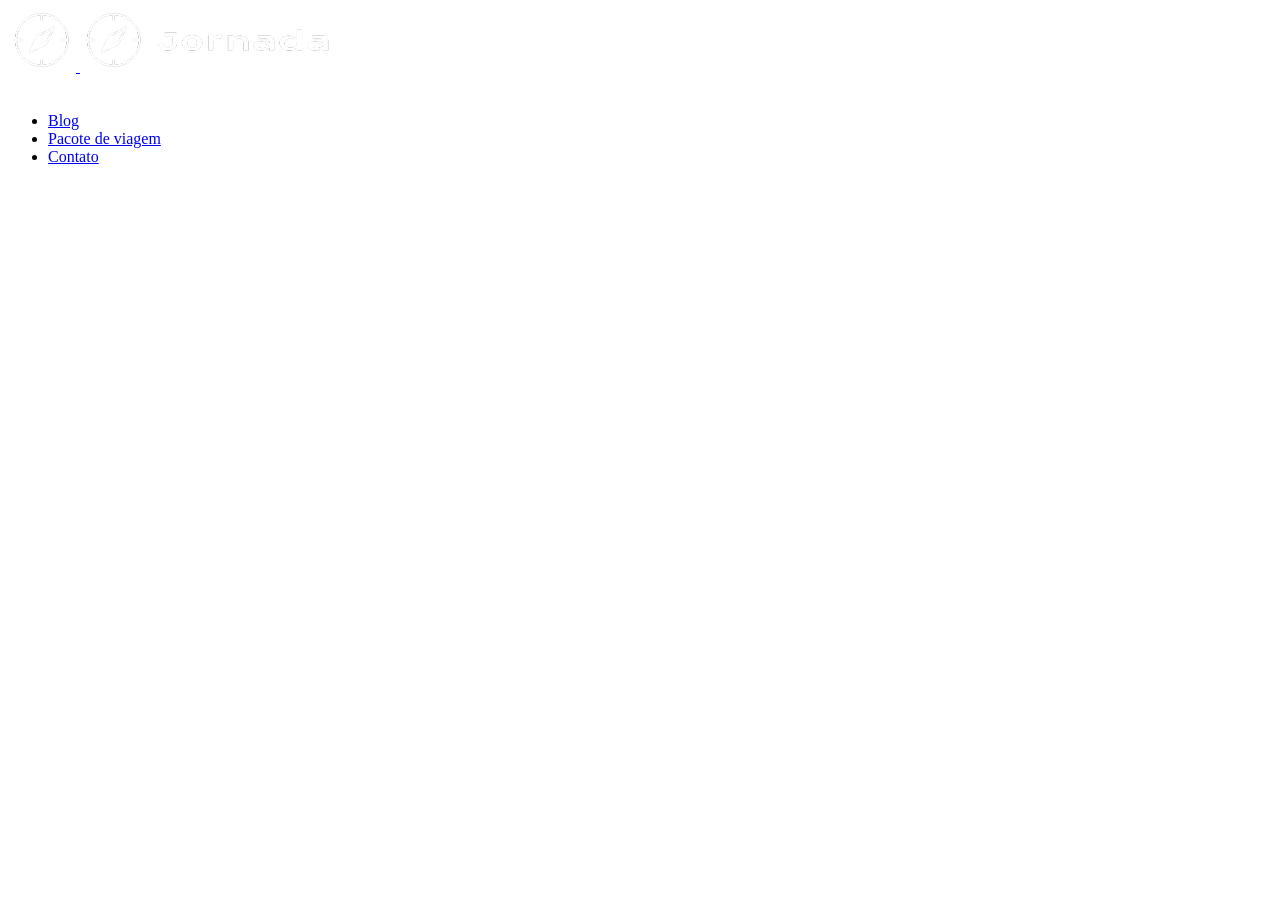
==== pacotes.html @ 015208ce "Inicia estrutura pagina pacote de viagem" ====
<!doctype html>
<html lang="pt-br">
  <head>
    <meta charset="UTF-8" />
    <meta name="viewport" content="width=device-width, initial-scale=1.0" />
    <link rel="stylesheet" href="package.css" />
    <title>Pacotes de Viagem</title>
  </head>
  <body>
    <header class="main-header">
      <a
        class="logo"
        href="pacotes.html"
        title="voltar para a página pacotes de viagem"
      >
        <img
          class="img-mobile"
          src="./img/bussola-jornada-branca.png"
          alt="Bussola do logo Jornada Viagens na cor Branca"
        />
        <img
          class="img-desktop"
          src="img/bussola-texto-jornada-branca.png"
          alt="Logo Jornada Viagens na cor Branca"
        />
      </a>

      <div class="navigation-menu">
        <label for="menu"><img src="./img/menu.png" alt="menu" /></label>
        <input type="checkbox" id="menu" hidden />

        <nav>
          <ul class="list-links">
            <li>
              <a href="blog.html" target="_blank" title="Acessar Blog">Blog</a>
            </li>
            <li>
              <a
                href="pacotes.html"
                target="_blank"
                title="Acessar pacotes de Viagens"
                >Pacote de viagem</a
              >
            </li>
            <li>
              <a href="contato.html" target="_blank" title="Acessar Contato "
                >Contato</a
              >
            </li>
          </ul>
        </nav>
      </div>
    </header>
  </body>
</html>
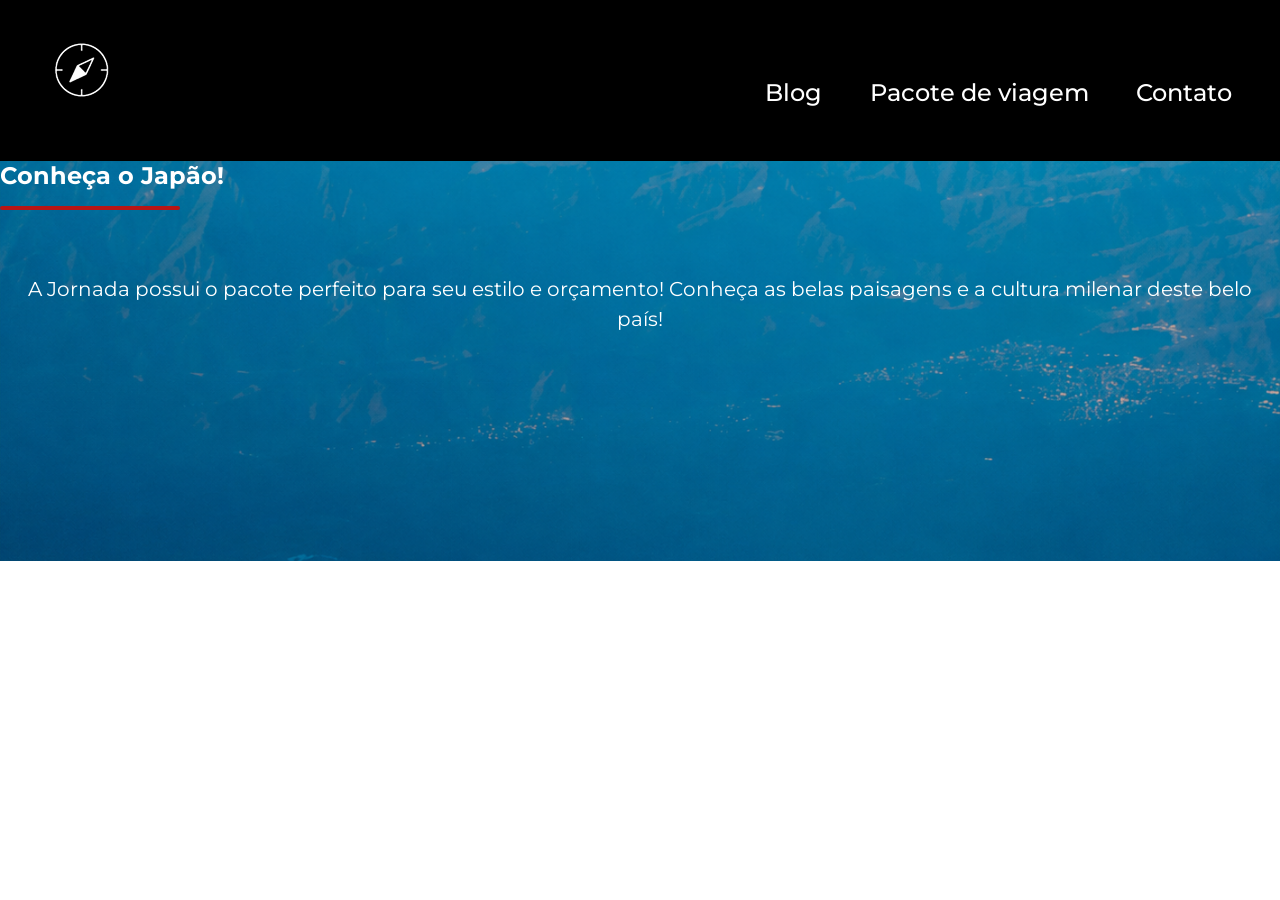
==== commit 9b240e7e: "Finaliza sessao header e hero" ====
--- a/pacotes.html
+++ b/pacotes.html
@@ -3,7 +3,9 @@
   <head>
     <meta charset="UTF-8" />
     <meta name="viewport" content="width=device-width, initial-scale=1.0" />
-    <link rel="stylesheet" href="package.css" />
+
+    <link rel="icon" href="favico-black.svg" type="image/svg+xml" />
+    <link rel="stylesheet" href="./css/style.css" />
     <title>Pacotes de Viagem</title>
   </head>
   <body>
@@ -51,5 +53,18 @@
         </nav>
       </div>
     </header>
+
+    <section class="hero-package">
+      <div class="package-img">
+        <div class="section-title">
+          <h1>Conheça o Japão!</h1>
+          <hr class="package-hr" />
+        </div>
+        <h2>
+          A Jornada possui o pacote perfeito para seu estilo e orçamento!
+          Conheça as belas paisagens e a cultura milenar deste belo país!
+        </h2>
+      </div>
+    </section>
   </body>
 </html>
--- a/css/style.css
+++ b/css/style.css
@@ -0,0 +1,10 @@
+@import url(global.css);
+@import url(header.css);
+@import url(hero.css);
+@import url(offers.css);
+@import url(categories.css);
+@import url(destinations.css);
+@import url(payments.css);
+@import url(testimonials.css);
+@import url(footer.css);
+@import url(package.css);
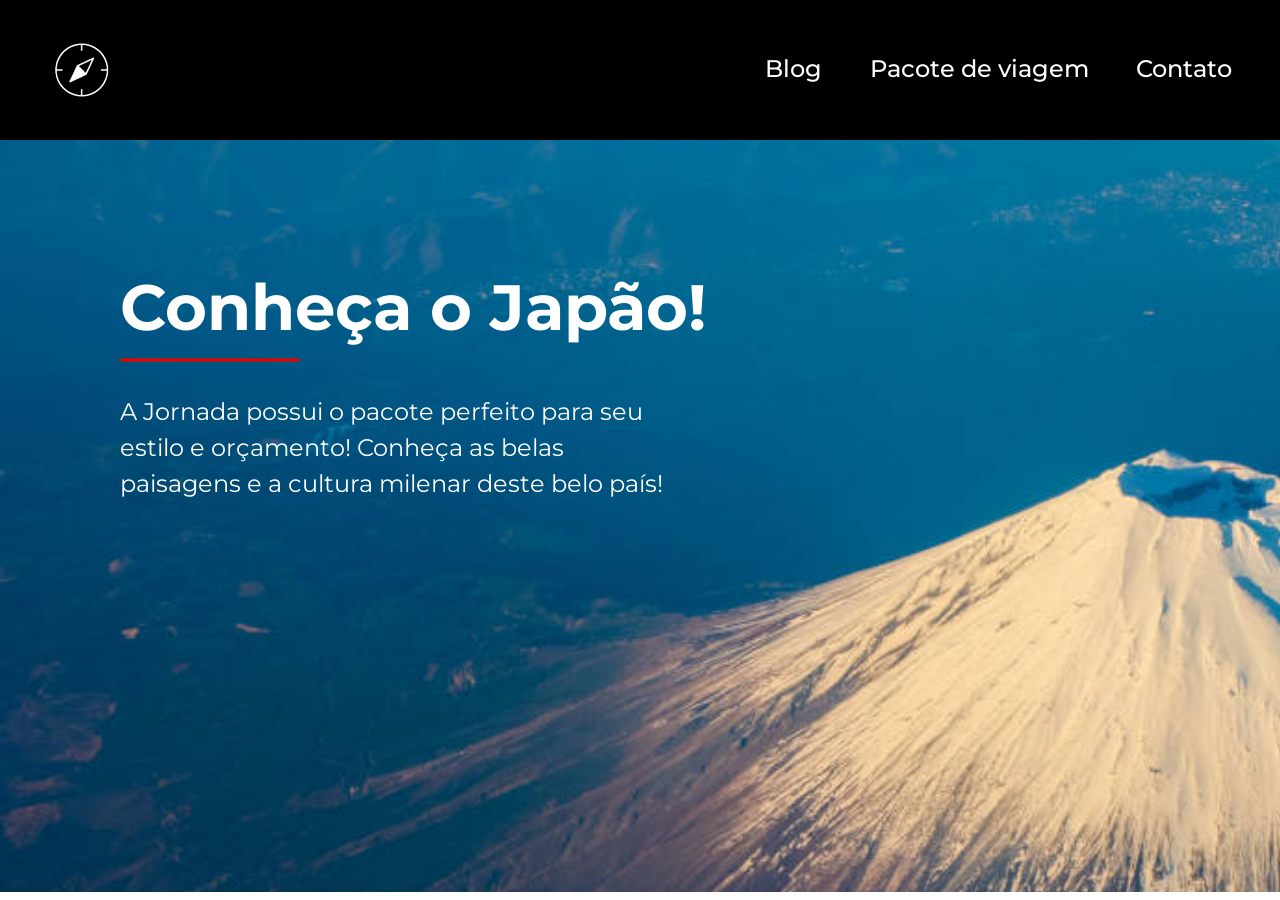
==== commit a7da0494: "Adiciona layout tablet e desktop" ====
--- a/pacotes.html
+++ b/pacotes.html
@@ -55,11 +55,10 @@
     </header>
 
     <section class="hero-package">
-      <div class="package-img">
-        <div class="section-title">
-          <h1>Conheça o Japão!</h1>
-          <hr class="package-hr" />
-        </div>
+      <div class="section-title-package">
+        <h1>Conheça o Japão!</h1>
+        <hr class="package-hr" />
+
         <h2>
           A Jornada possui o pacote perfeito para seu estilo e orçamento!
           Conheça as belas paisagens e a cultura milenar deste belo país!
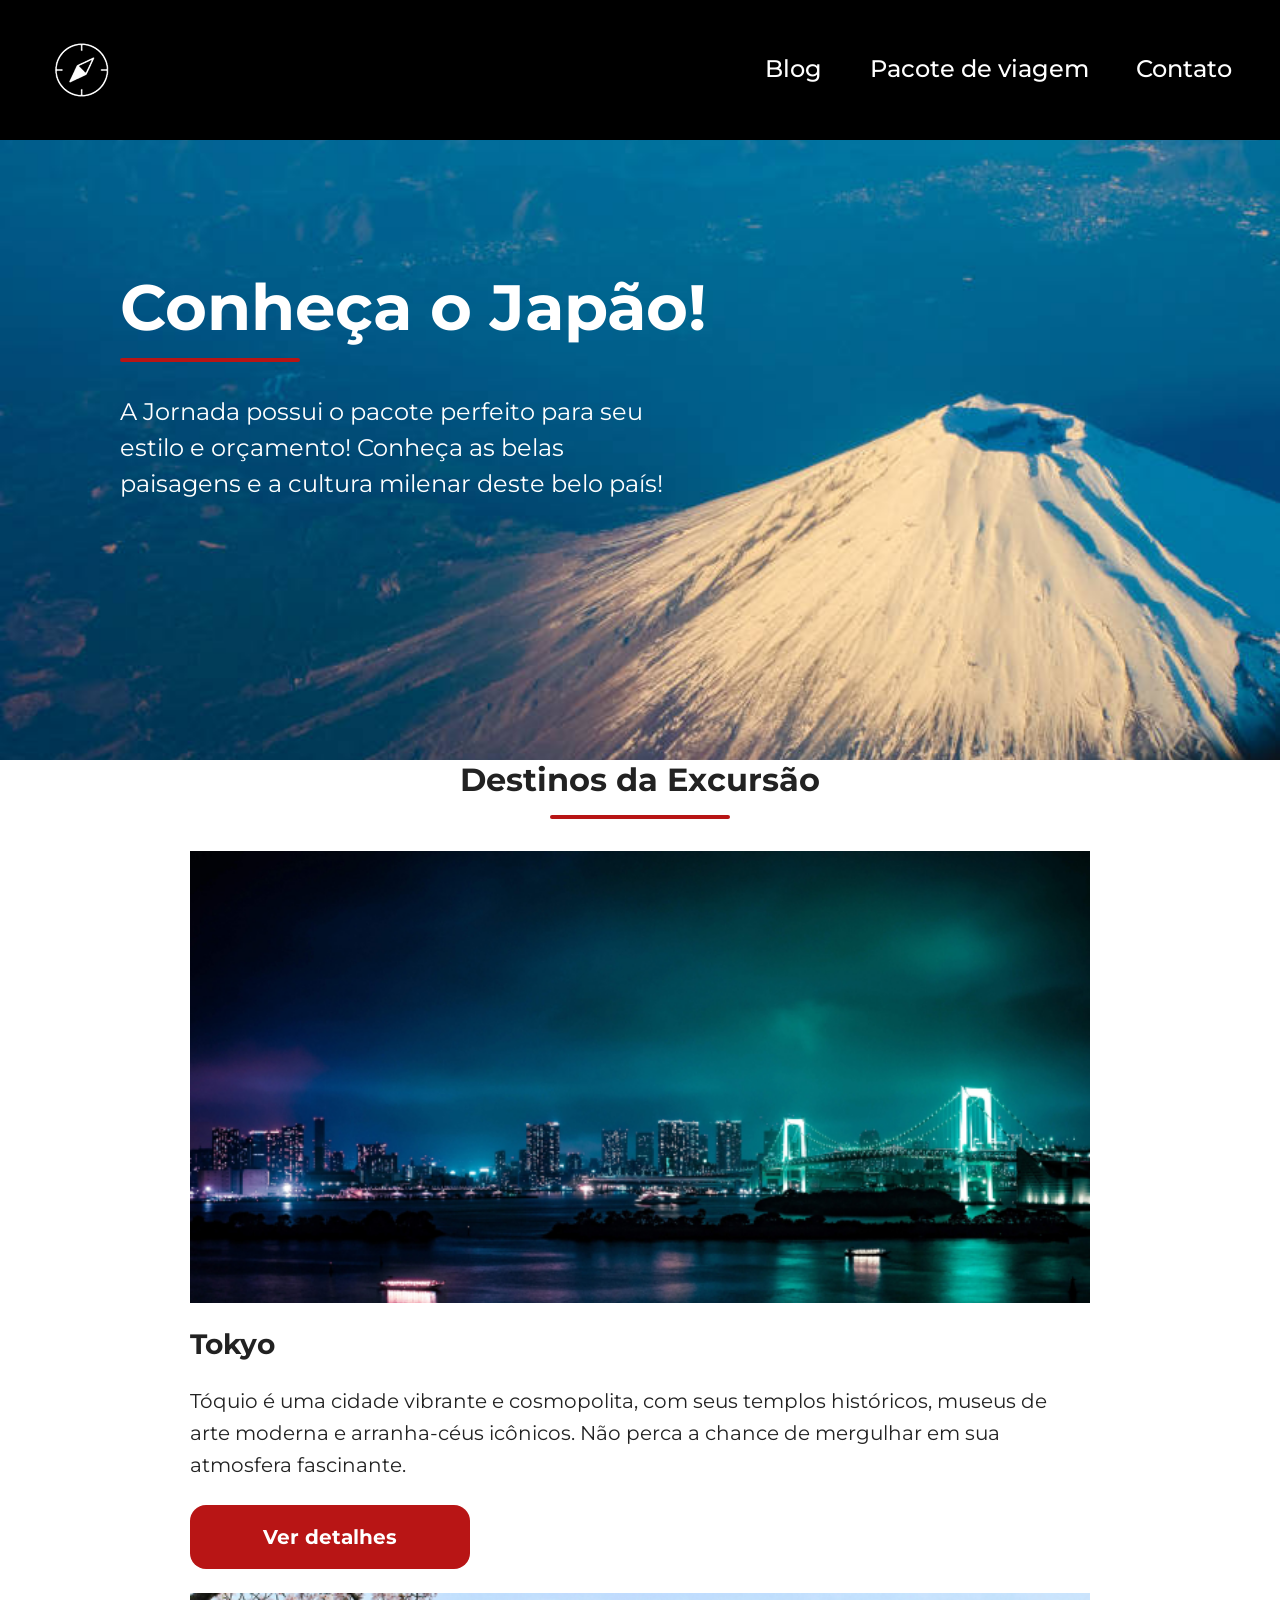
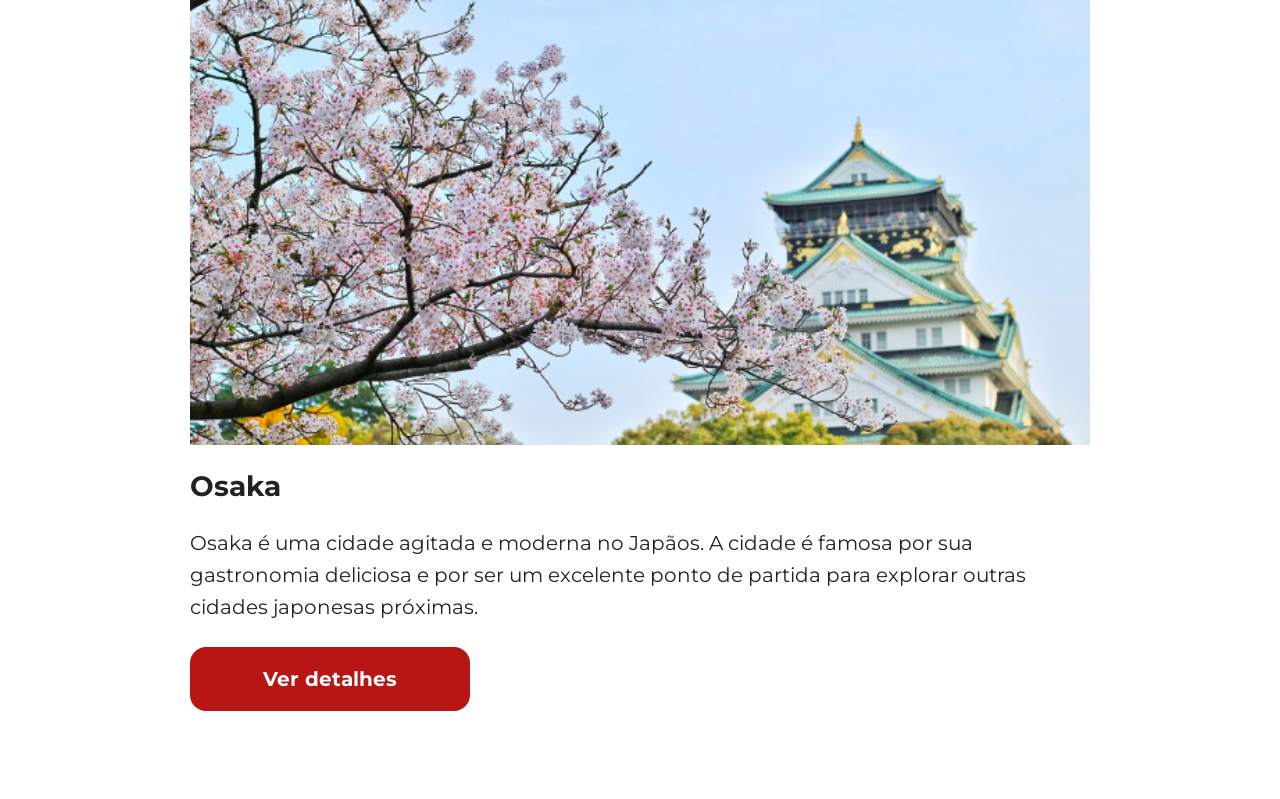
==== commit 3fddd29c: "Adiciona sessao destinos da excursao" ====
--- a/pacotes.html
+++ b/pacotes.html
@@ -65,5 +65,55 @@
         </h2>
       </div>
     </section>
+    <section class="destinations">
+      <div class="section-title">
+        <h2 class="content-title">Destinos da Excursão</h2>
+        <hr />
+      </div>
+
+      <div class="destination-items">
+        <article class="item tokyo">
+          <header>
+            <div class="img-item"></div>
+            <h3 class="content-title">Tokyo</h3>
+          </header>
+          <p class="content-text">
+            Tóquio é uma cidade vibrante e cosmopolita, com seus templos
+            históricos, museus de arte moderna e arranha-céus icônicos. Não
+            perca a chance de mergulhar em sua atmosfera fascinante.
+          </p>
+          <footer>
+            <a
+              href="#"
+              target="_blank"
+              title="Veja mais detalhes do destino Tokyo"
+              class="button"
+              >Ver detalhes
+            </a>
+          </footer>
+        </article>
+
+        <article class="item osaka">
+          <header>
+            <div class="img-item"></div>
+            <h3 class="content-title">Osaka</h3>
+          </header>
+          <p class="content-text">
+            Osaka é uma cidade agitada e moderna no Japãos. A cidade é famosa
+            por sua gastronomia deliciosa e por ser um excelente ponto de
+            partida para explorar outras cidades japonesas próximas.
+          </p>
+          <footer>
+            <a
+              href="#"
+              class="button"
+              target="_blank"
+              title="Veja mais detalhes do destino Osaka"
+              >Ver detalhes</a
+            >
+          </footer>
+        </article>
+      </div>
+    </section>
   </body>
 </html>
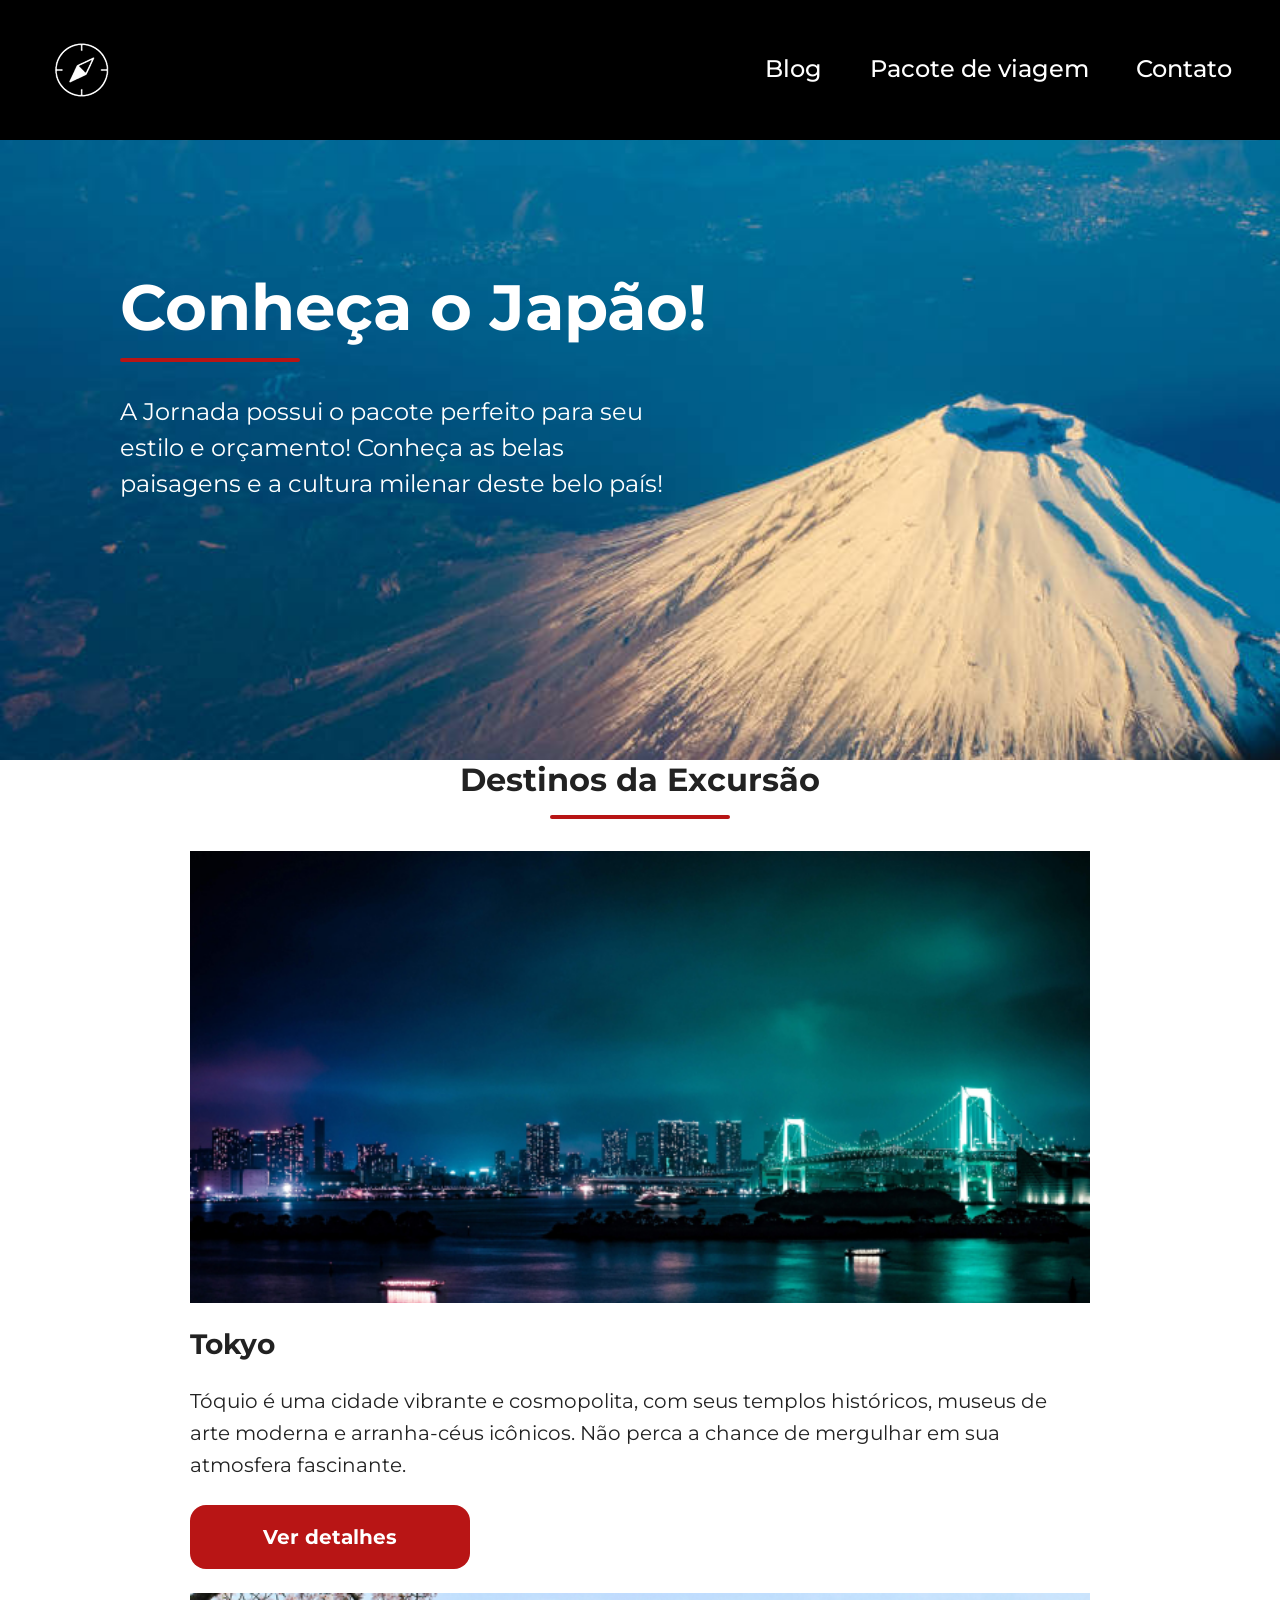
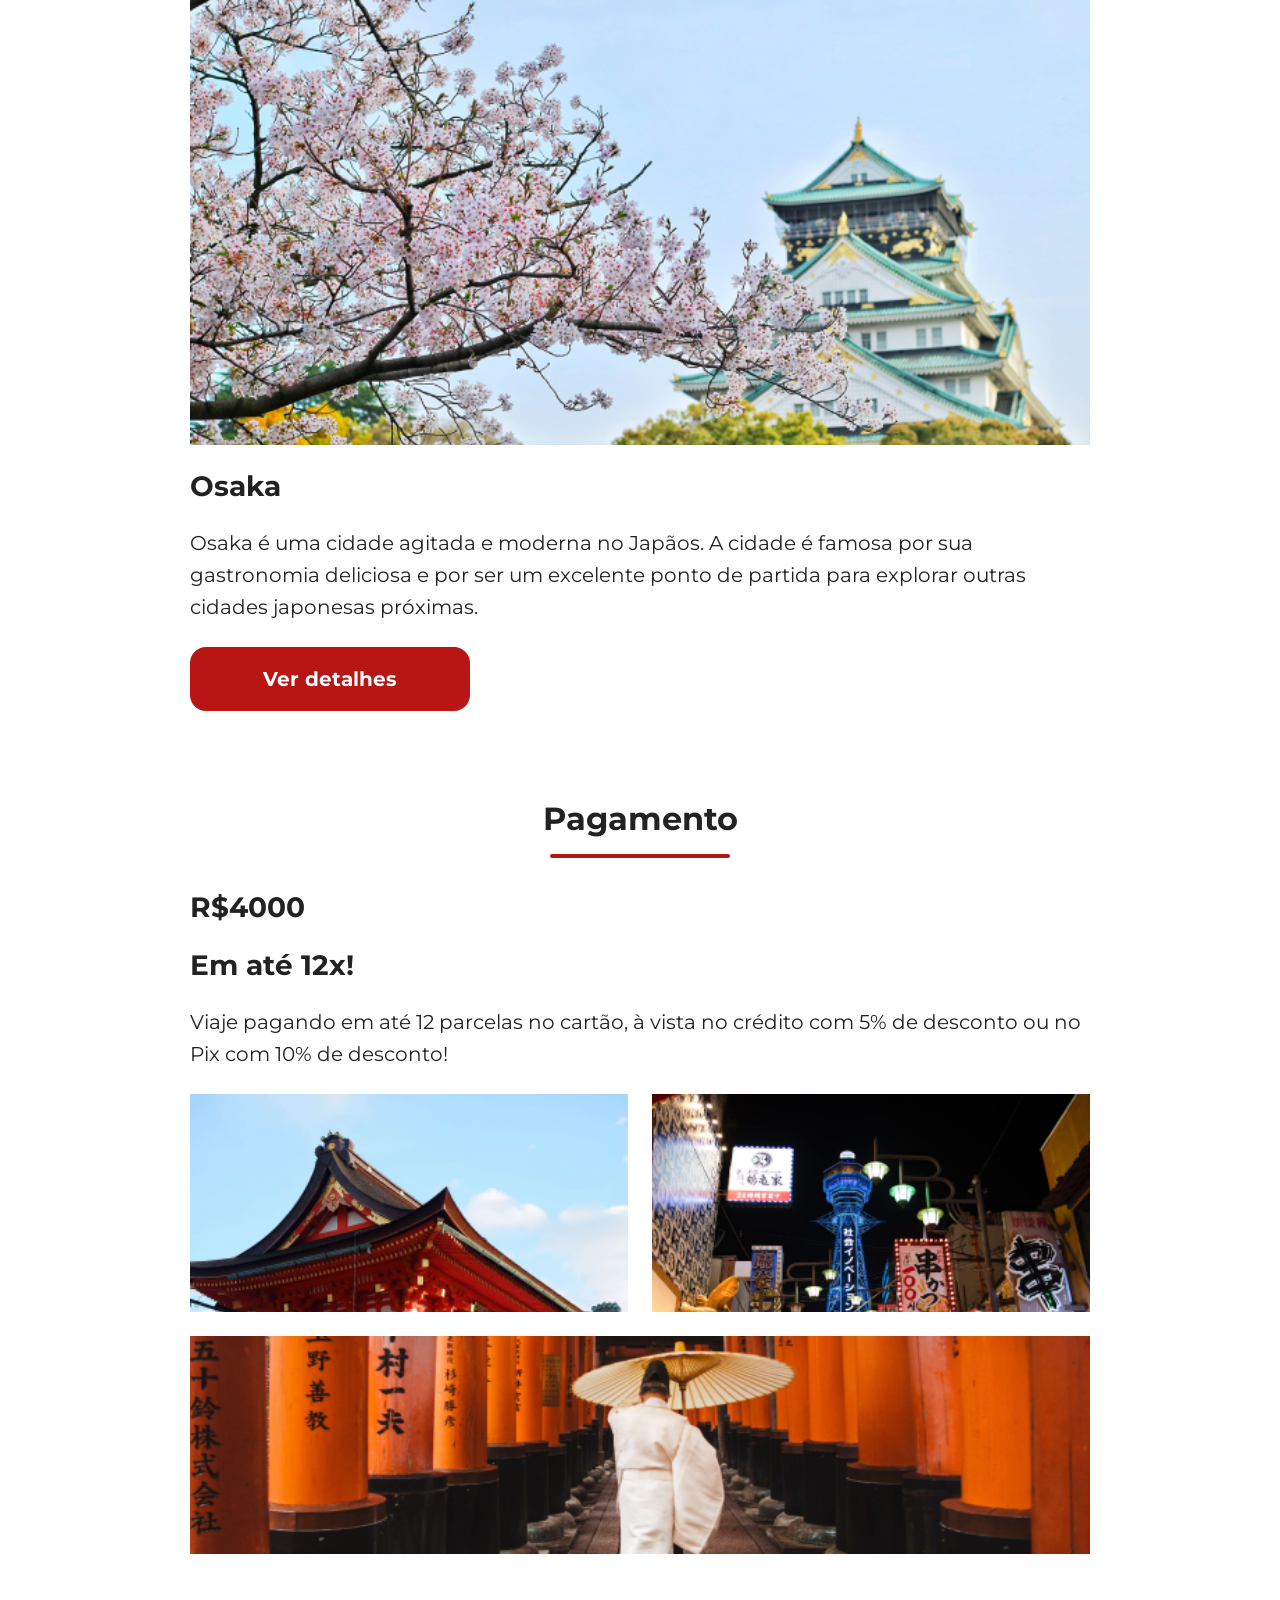
==== commit dcf4343f: "Finaliza sessao pagamentos pagina pacotes viagens" ====
--- a/pacotes.html
+++ b/pacotes.html
@@ -115,5 +115,27 @@
         </article>
       </div>
     </section>
+
+    <section class="payments">
+      <div class="section-title">
+        <h2>Pagamento</h2>
+        <hr />
+      </div>
+      <div class="content-container">
+        <div class="text-content">
+          <h3 class="content-title">R$4000</h3>
+          <h3 class="content-title">Em até 12x!</h3>
+          <p class="content-text">
+            Viaje pagando em até 12 parcelas no cartão, à vista no crédito com
+            5% de desconto ou no Pix com 10% de desconto!
+          </p>
+        </div>
+        <div class="package-image-gallery">
+          <div class="image first"></div>
+          <div class="image second"></div>
+          <div class="image third colspan-2"></div>
+        </div>
+      </div>
+    </section>
   </body>
 </html>
--- a/css/style.css
+++ b/css/style.css
@@ -8,3 +8,4 @@
 @import url(testimonials.css);
 @import url(footer.css);
 @import url(package.css);
+@import url(payments-package.css);
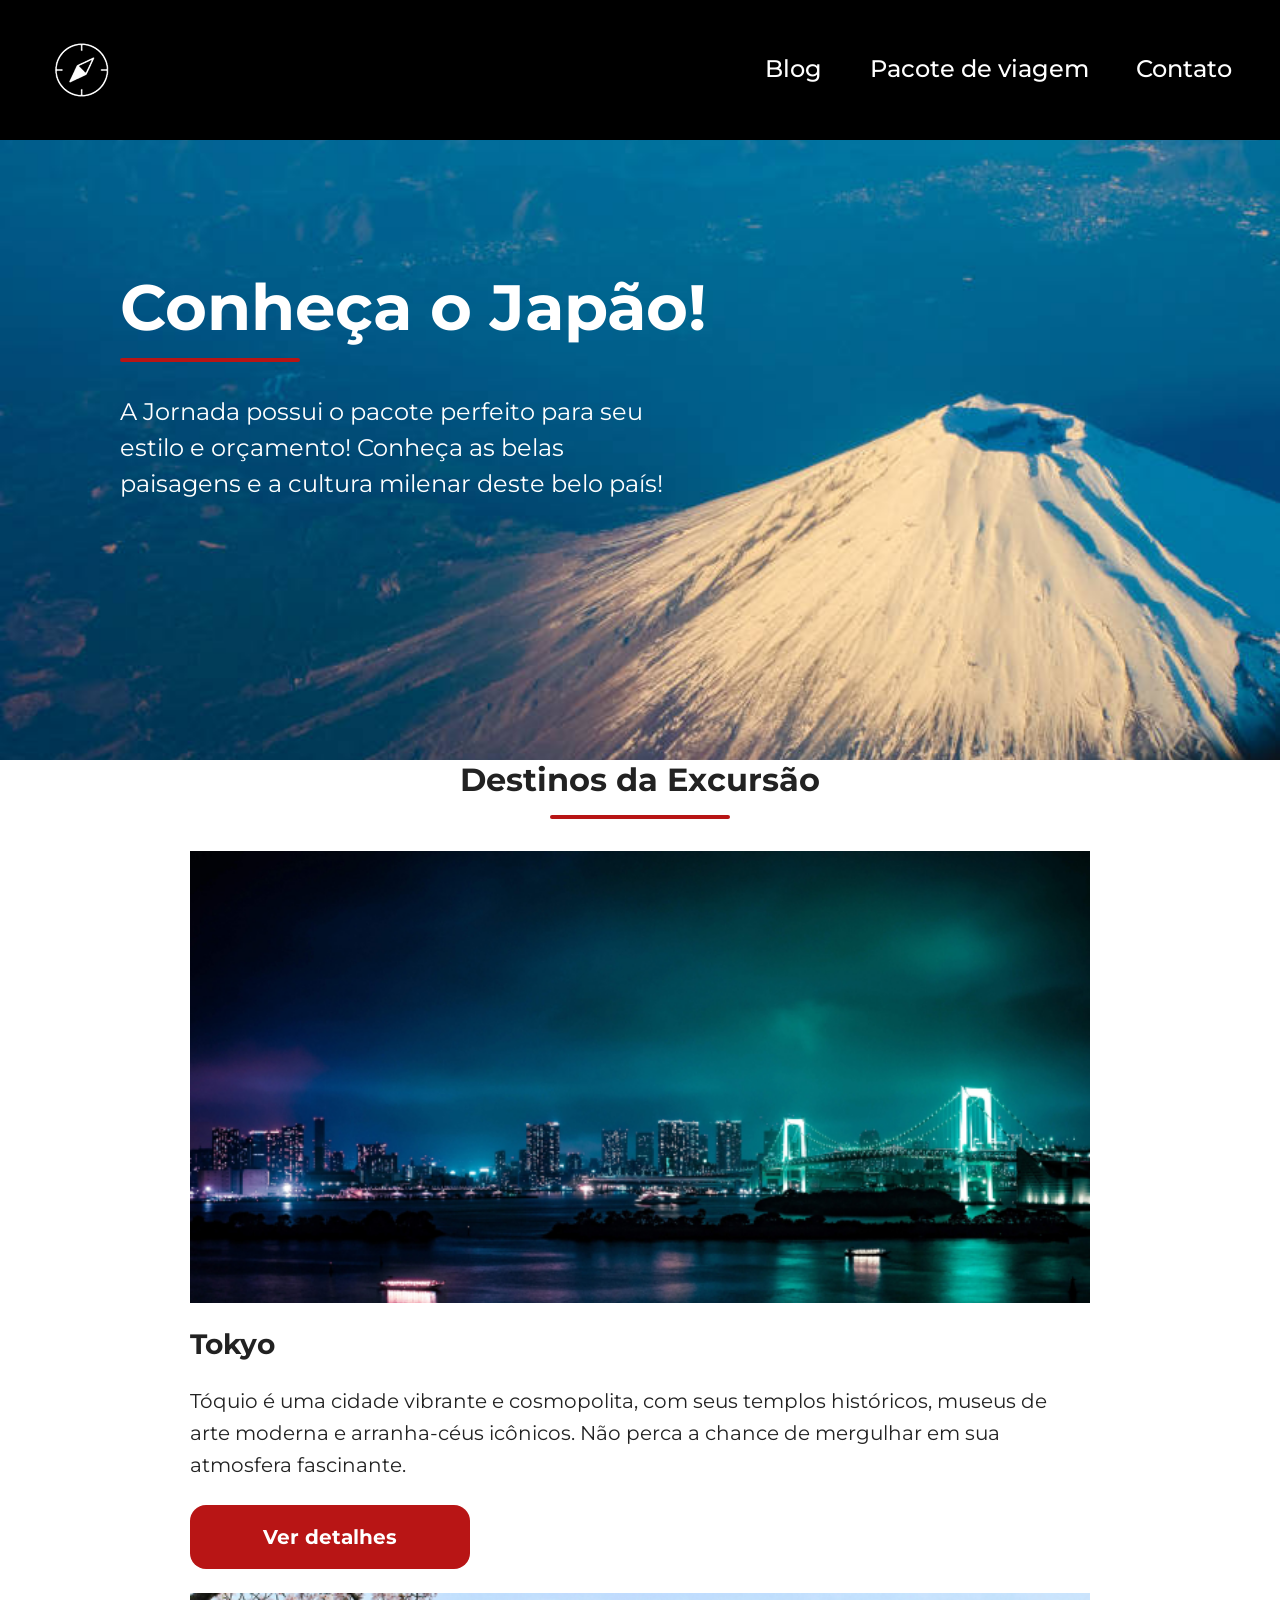
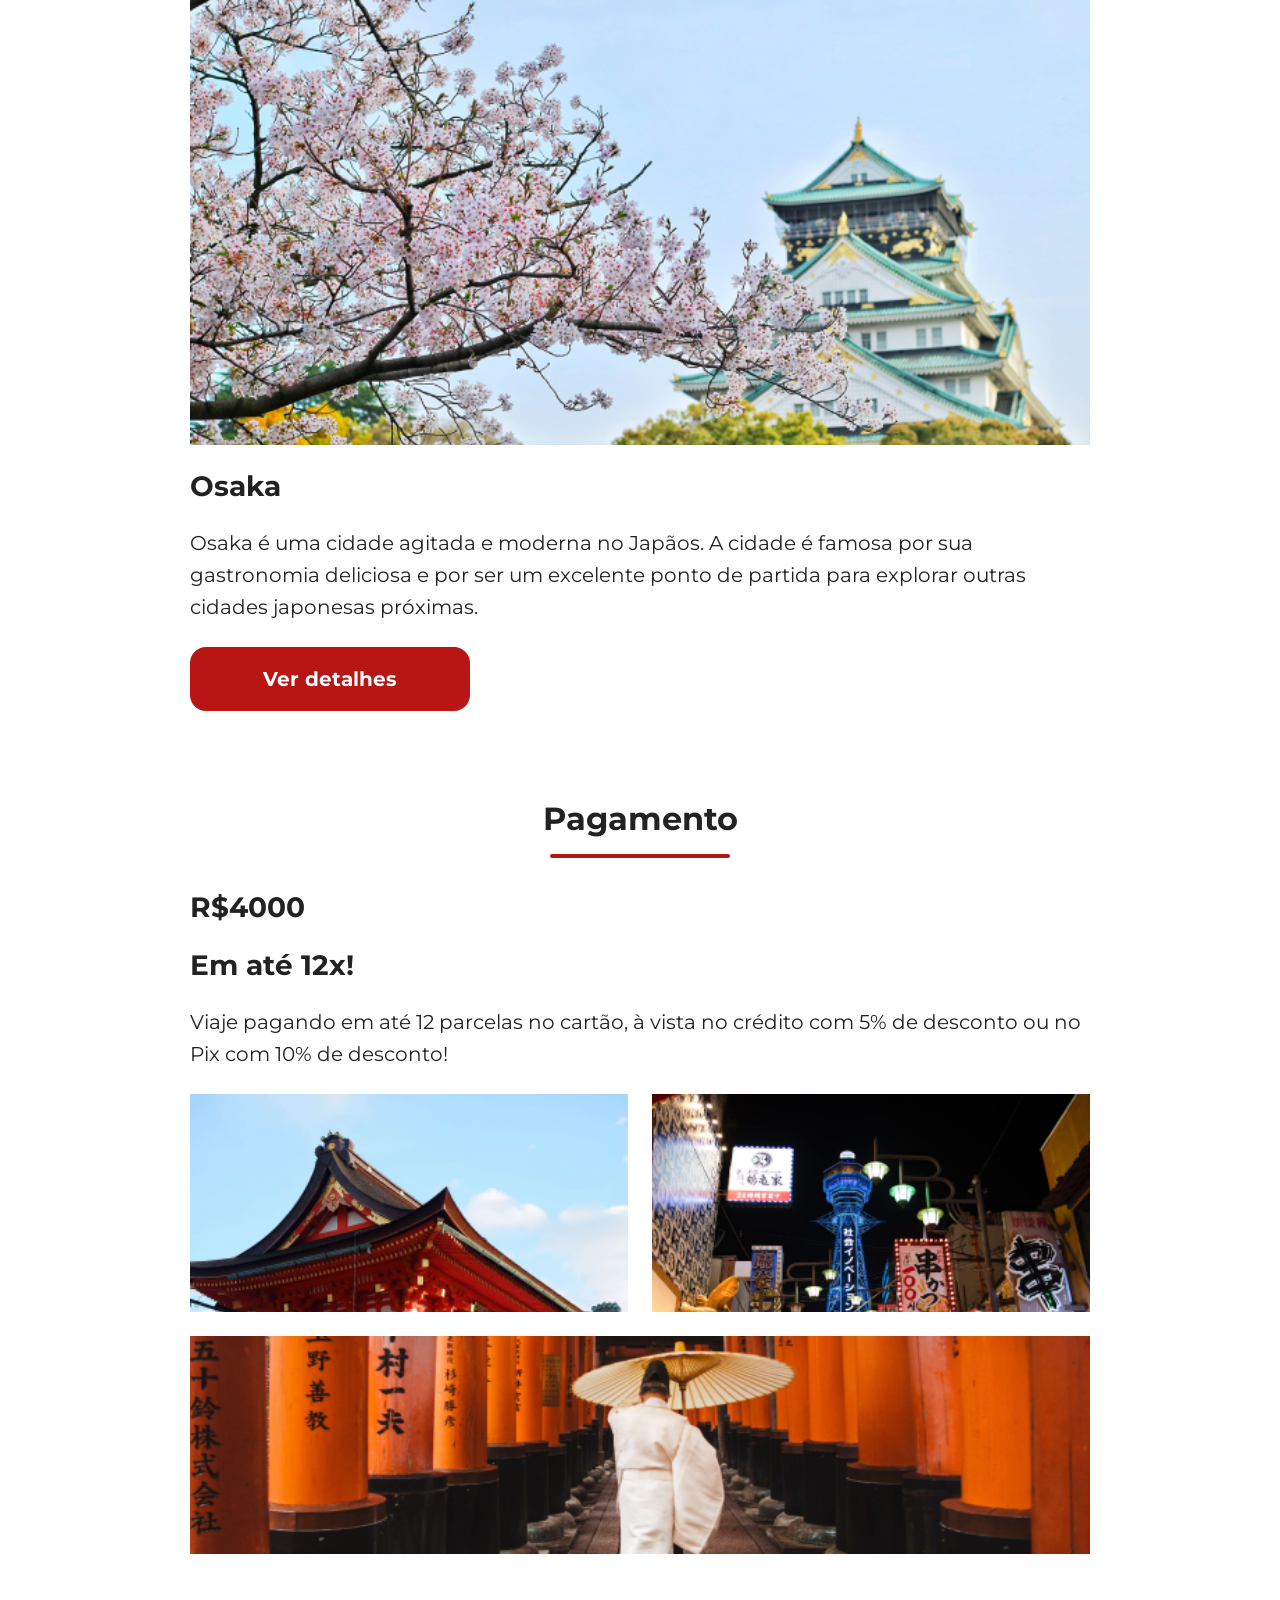
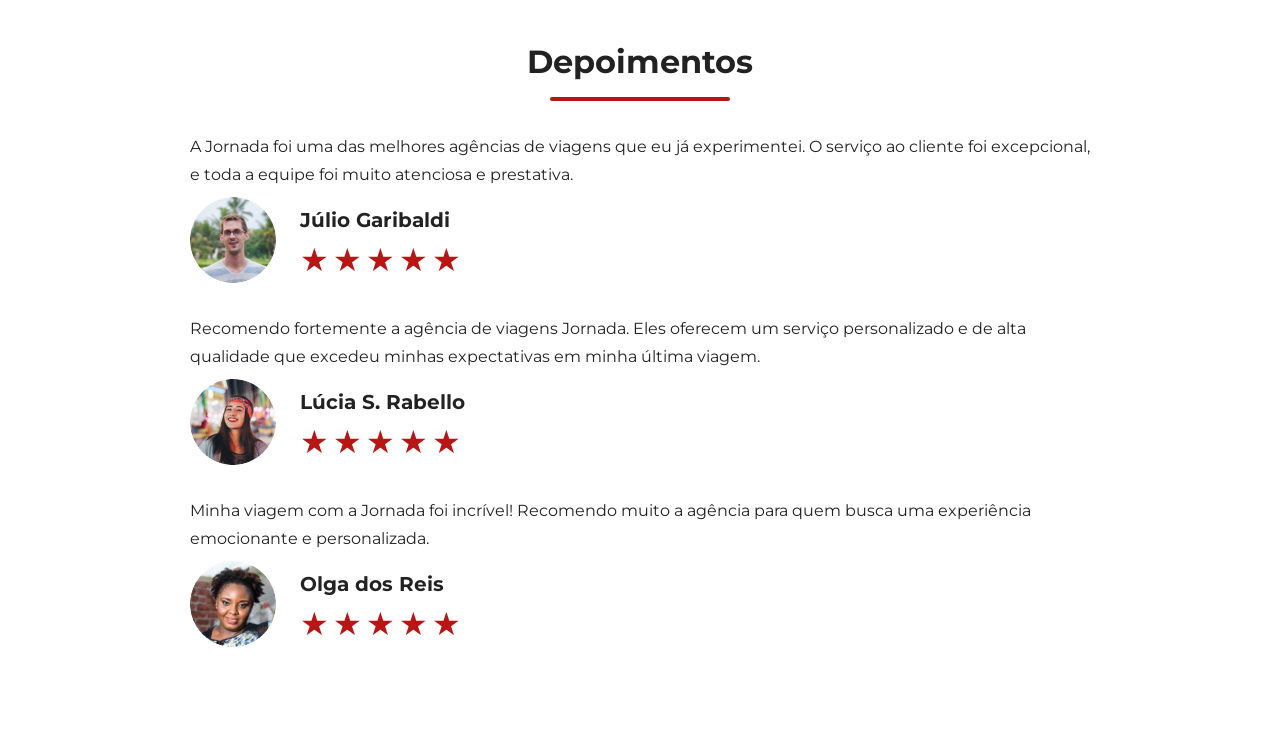
==== commit 9a9188f8: "Finaliza sessao depoimentos pagina pacote de viagens" ====
--- a/pacotes.html
+++ b/pacotes.html
@@ -137,5 +137,89 @@
         </div>
       </div>
     </section>
+
+    <section class="testimonials">
+      <div class="section-title">
+        <h2>Depoimentos</h2>
+        <hr />
+      </div>
+
+      <div class="testimonials-container">
+        <article>
+          <header>
+            <p>
+              A Jornada foi uma das melhores agências de viagens que eu já
+              experimentei. O serviço ao cliente foi excepcional, e toda a
+              equipe foi muito atenciosa e prestativa.
+            </p>
+          </header>
+          <footer>
+            <img
+              src="./img/avatar-julio.png"
+              alt="perfil do cliente Júlio Garibaldi"
+            />
+            <div class="profile-content">
+              <h3>Júlio Garibaldi</h3>
+              <div class="rating">
+                <span class="star">★</span>
+                <span class="star">★</span>
+                <span class="star">★</span>
+                <span class="star">★</span>
+                <span class="star">★</span>
+              </div>
+            </div>
+          </footer>
+        </article>
+        <article>
+          <header>
+            <p>
+              Recomendo fortemente a agência de viagens Jornada. Eles oferecem
+              um serviço personalizado e de alta qualidade que excedeu minhas
+              expectativas em minha última viagem.
+            </p>
+          </header>
+          <footer>
+            <img
+              src="./img/avatar-lucia.png"
+              alt="perfil da cliente Lúcia S. Rabello"
+            />
+            <div class="profile-content">
+              <h3>Lúcia S. Rabello</h3>
+              <div class="rating">
+                <span class="star">★</span>
+                <span class="star">★</span>
+                <span class="star">★</span>
+                <span class="star">★</span>
+                <span class="star">★</span>
+              </div>
+            </div>
+          </footer>
+        </article>
+        <article>
+          <header>
+            <p>
+              Minha viagem com a Jornada foi incrível! Recomendo muito a agência
+              para quem busca uma experiência emocionante e personalizada.
+            </p>
+          </header>
+          <footer>
+            <img
+              src="./img/avatar-olga.png"
+              alt="perfil da cliente Olga dos Reis"
+            />
+            <div class="profile-content">
+              <h3>Olga dos Reis</h3>
+              <div class="rating">
+                <span class="star">★</span>
+                <span class="star">★</span>
+                <span class="star">★</span>
+                <span class="star">★</span>
+                <span class="star">★</span>
+              </div>
+            </div>
+          </footer>
+        </article>
+      </div>
+    </section>
   </body>
 </html>
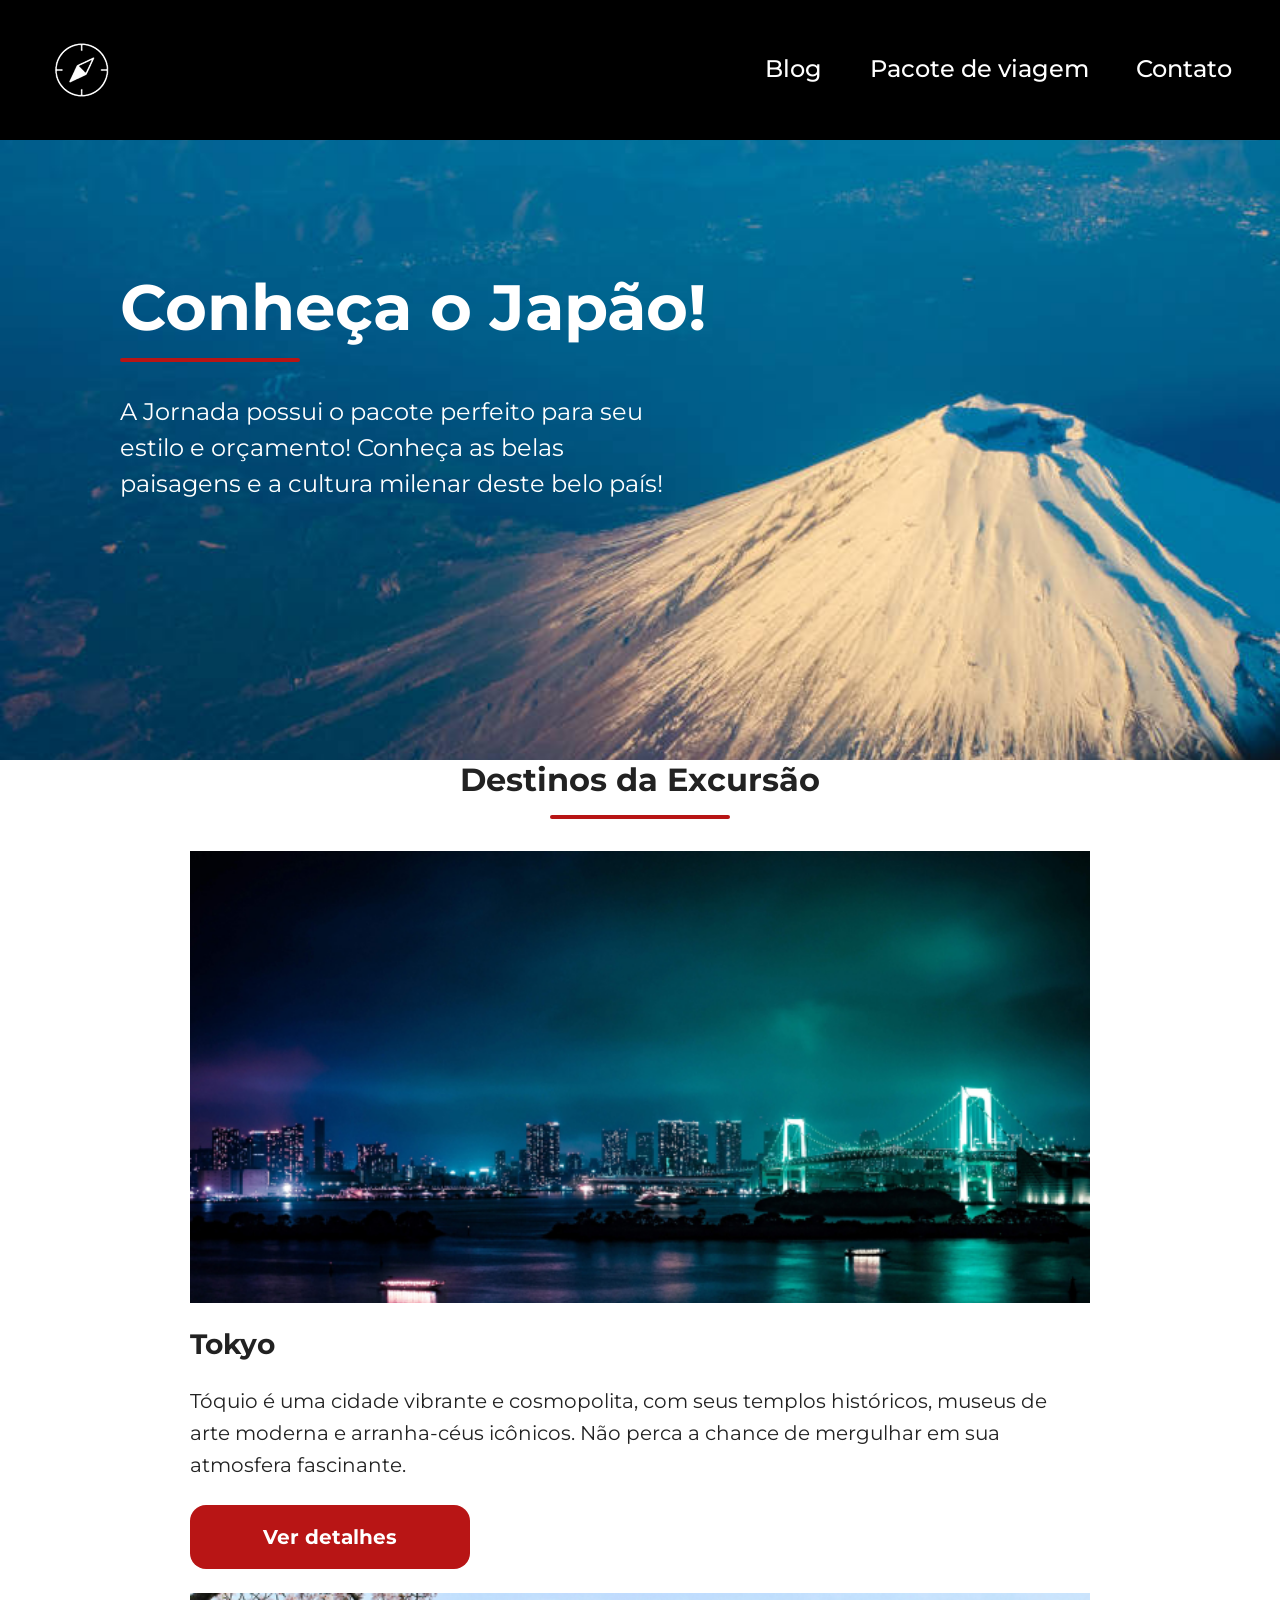
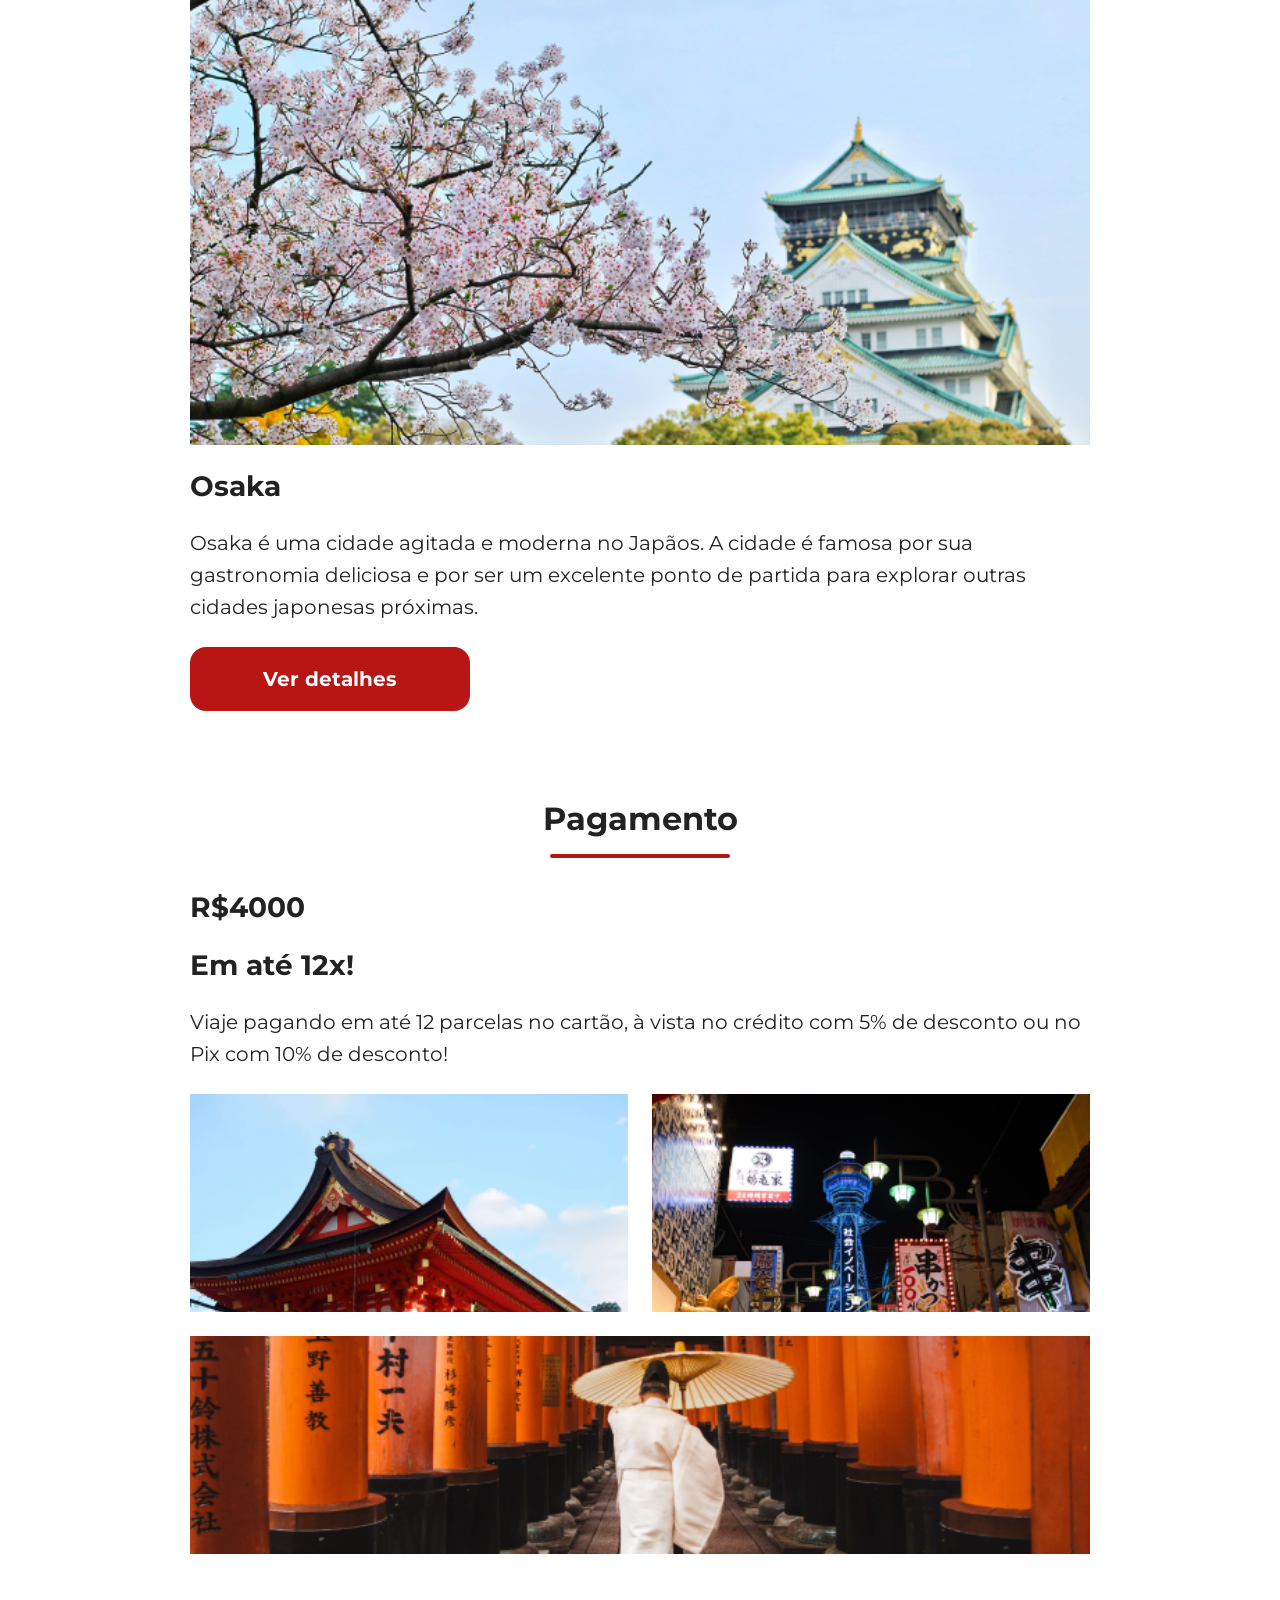
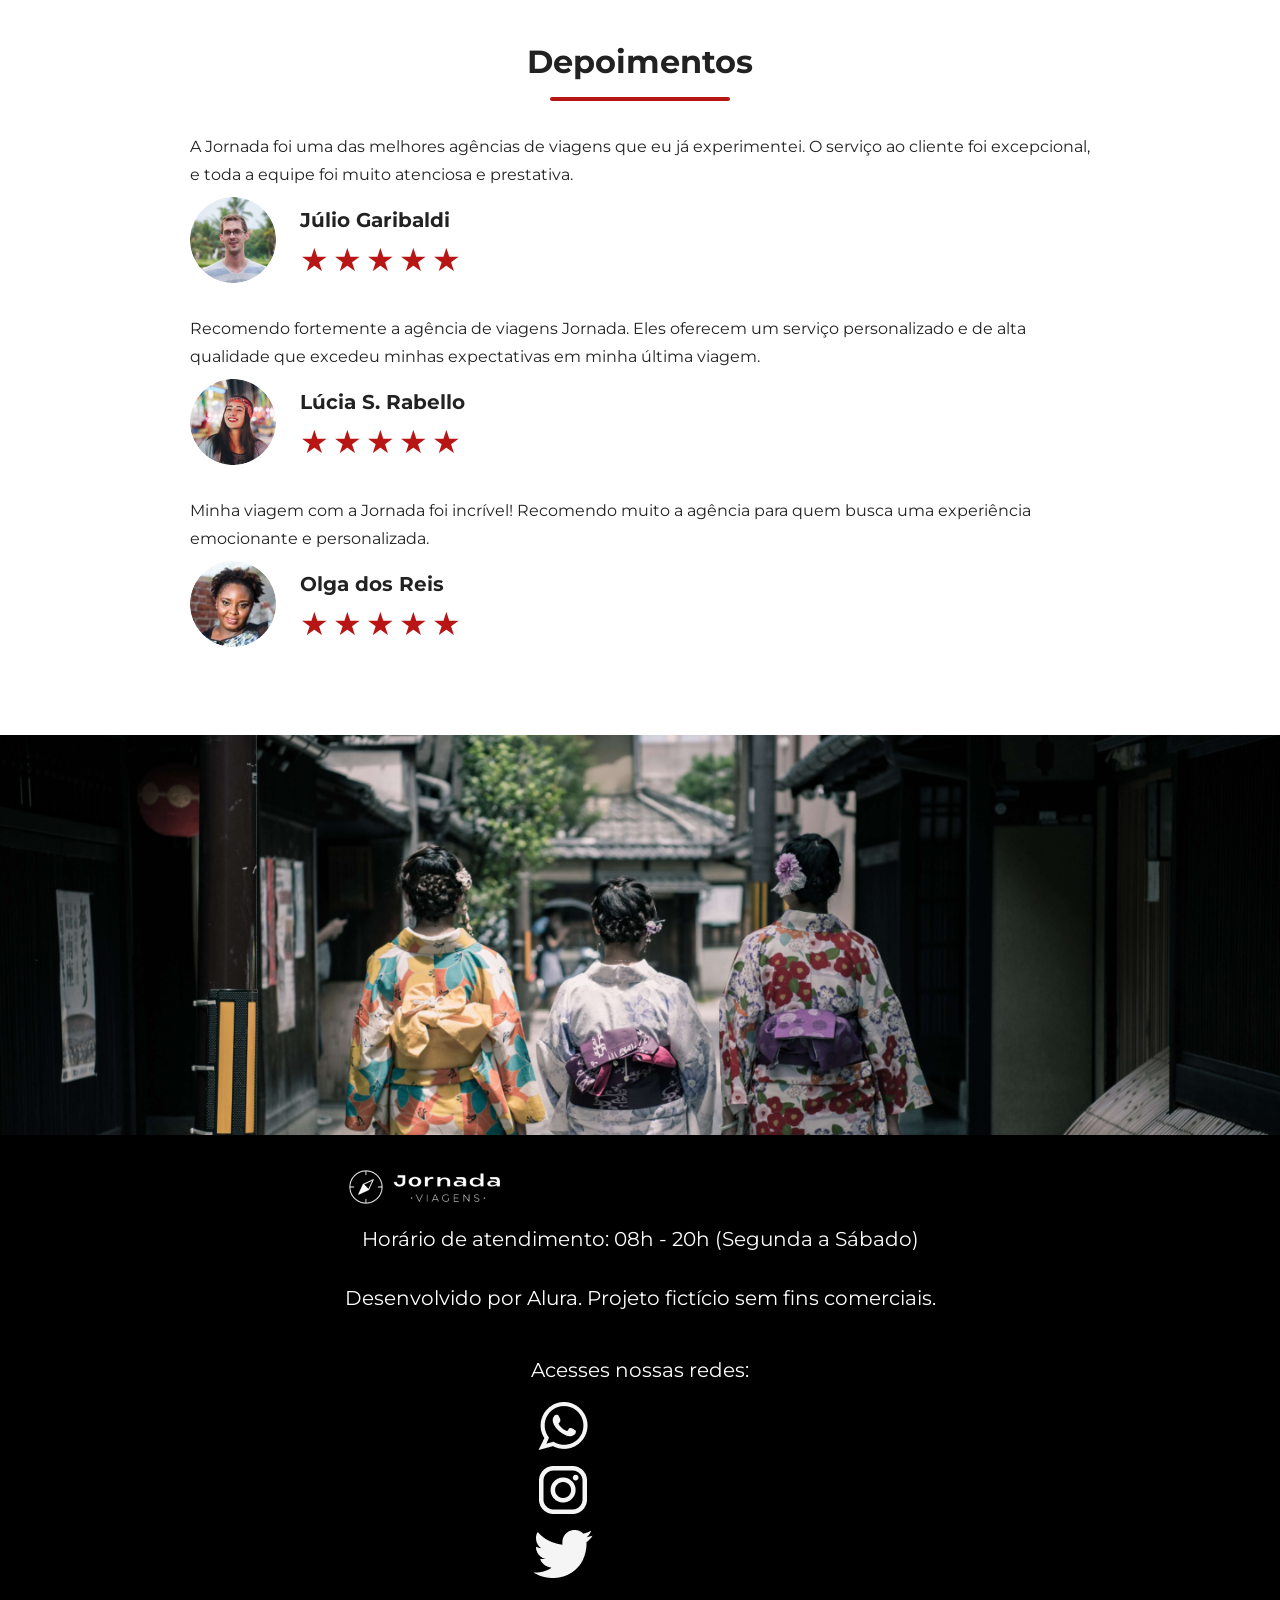
==== commit 4a17398f: "Finaliza footer pacote de viagens" ====
--- a/pacotes.html
+++ b/pacotes.html
@@ -221,5 +221,59 @@
         </article>
       </div>
     </section>
+
+    <section class="bottom-hero">
+      <div class="package-hero-img"></div>
+    </section>
+
+    <footer class="main-footer">
+      <div class="footer-content">
+        <img
+          class="logo-footer"
+          src="./img/footer-logo-mobile.png"
+          alt="Logo completoJornada Viagens "
+        />
+        <p>Horário de atendimento: 08h - 20h (Segunda a Sábado)</p>
+        <br />
+        <p>Desenvolvido por Alura. Projeto fictício sem fins comerciais.</p>
+      </div>
+
+      <div class="footer-social-media">
+        <p>Acesses nossas redes:</p>
+
+        <a
+          href="#"
+          target="_blank"
+          title="Acesse o Whatsapp da Jornada Viagens"
+        >
+          <img
+            src="./img/footer-whatsapp-mobile.png"
+            alt="icone do Whatsapp na cor branca"
+          />
+        </a>
+
+        <a
+          href="#"
+          target="_blank"
+          title="Acessar o Instagram da Jornada Viagens"
+        >
+          <img
+            src="./img/footer-instragam-mobile.png"
+            alt="icone do instagram na cor branca"
+          />
+        </a>
+
+        <a
+          href="#"
+          target="_blank"
+          title="Acessar o Twitter da Jornada Viagens"
+        >
+          <img
+            src="./img/footer-twiter-mobile.png"
+            alt="icone do Twitter na cor branca"
+          />
+        </a>
+      </div>
+    </footer>
   </body>
 </html>
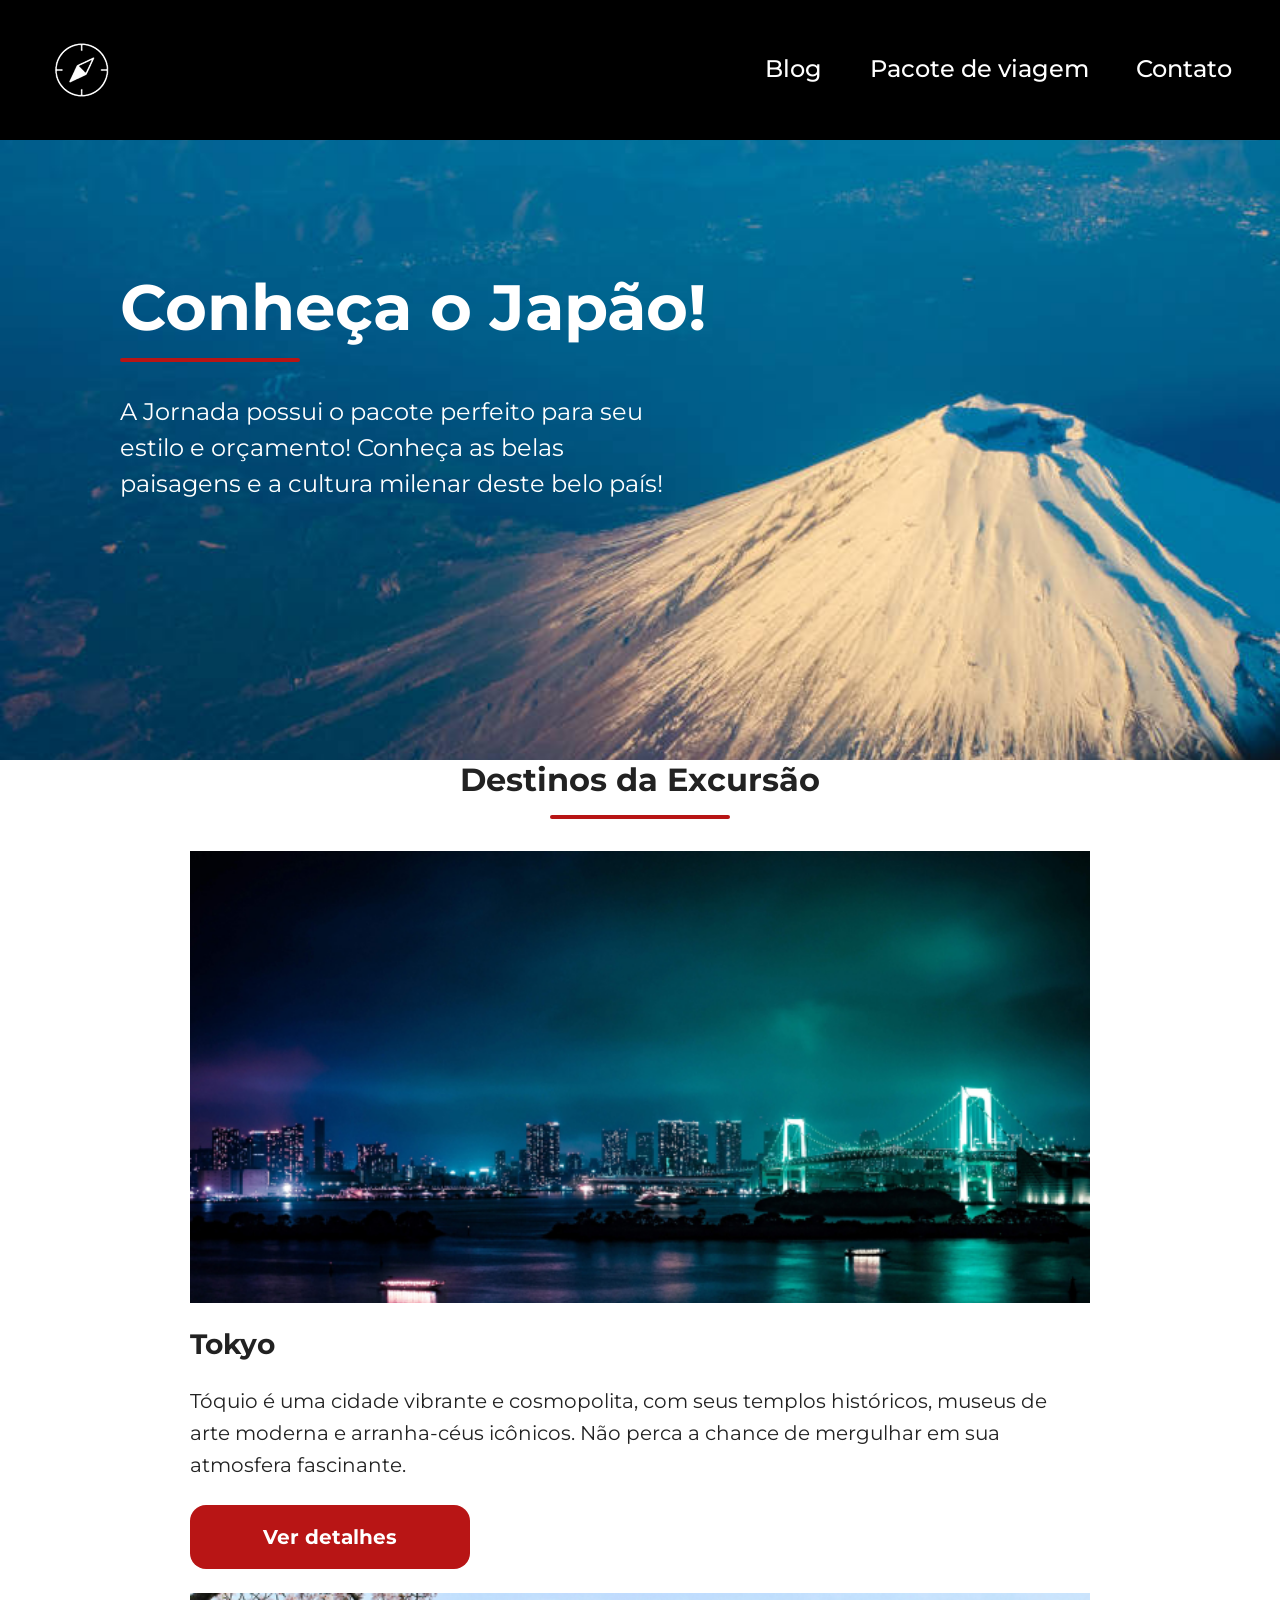
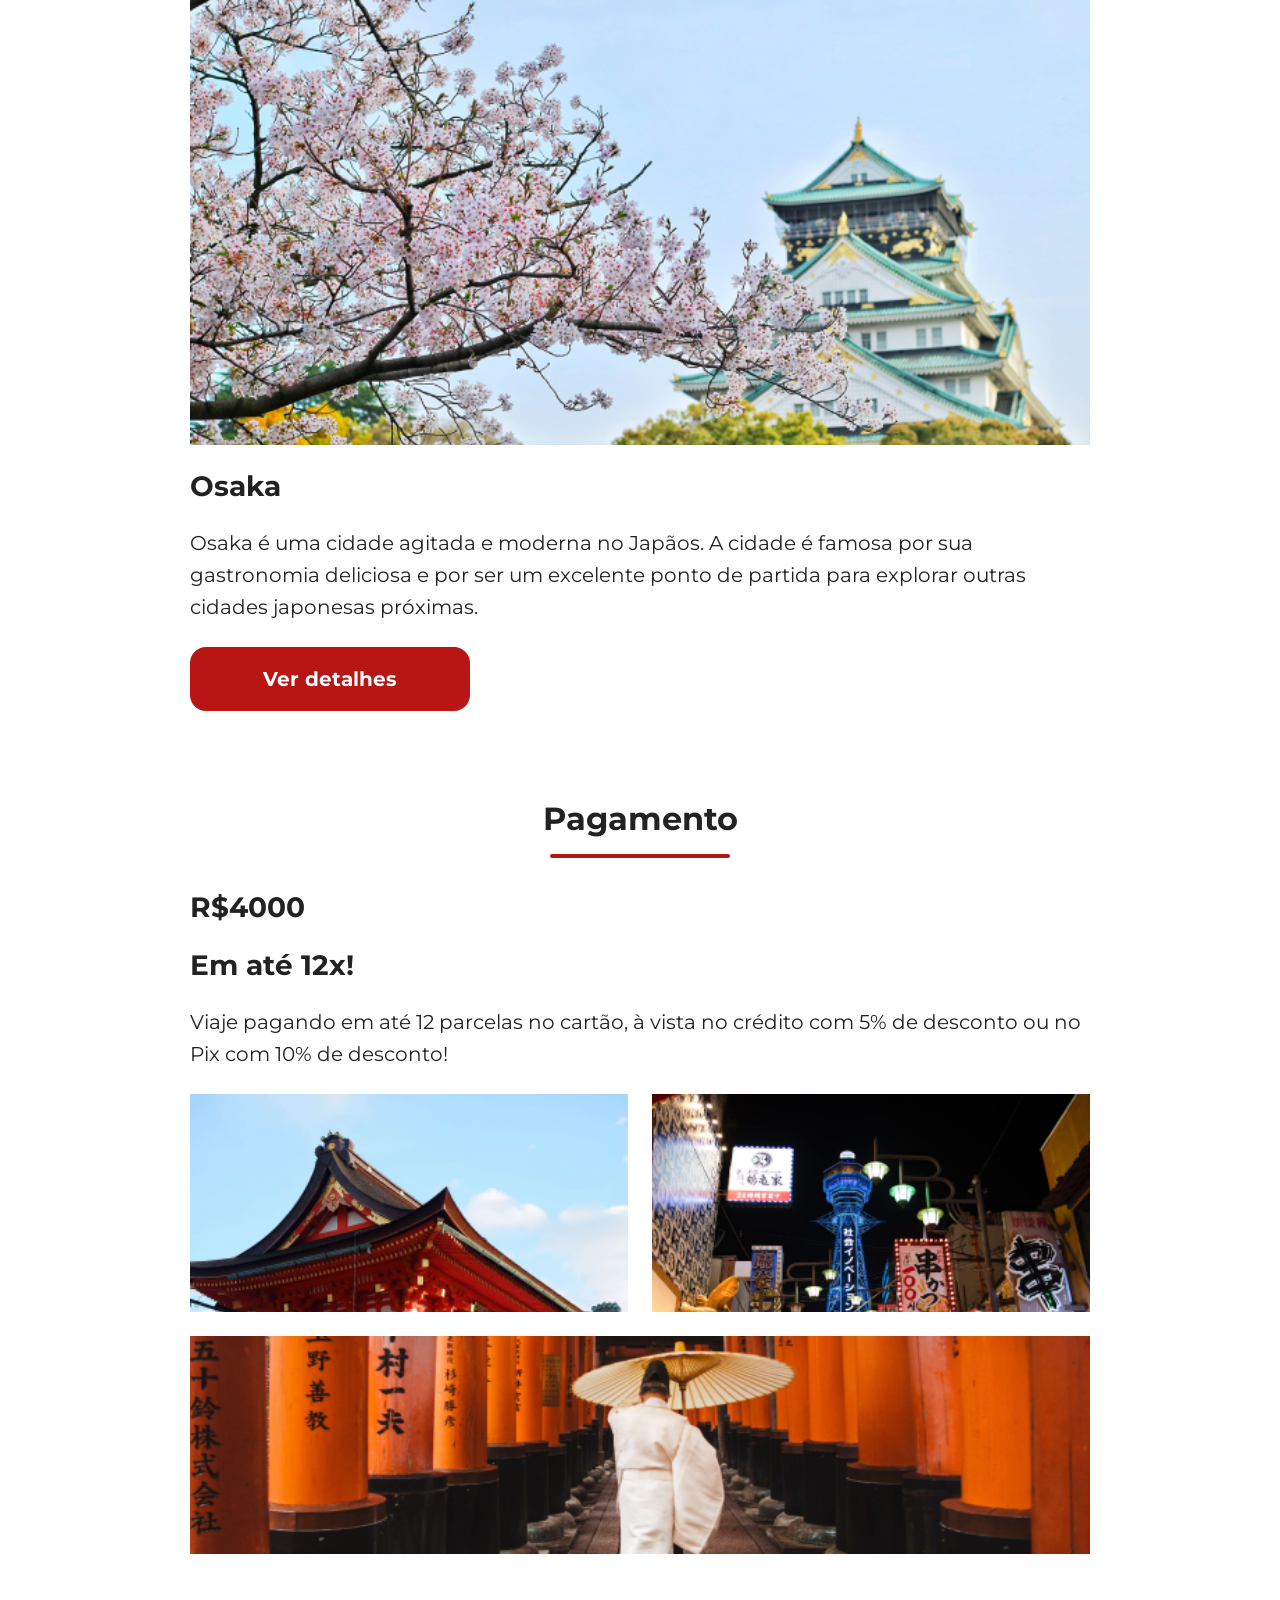
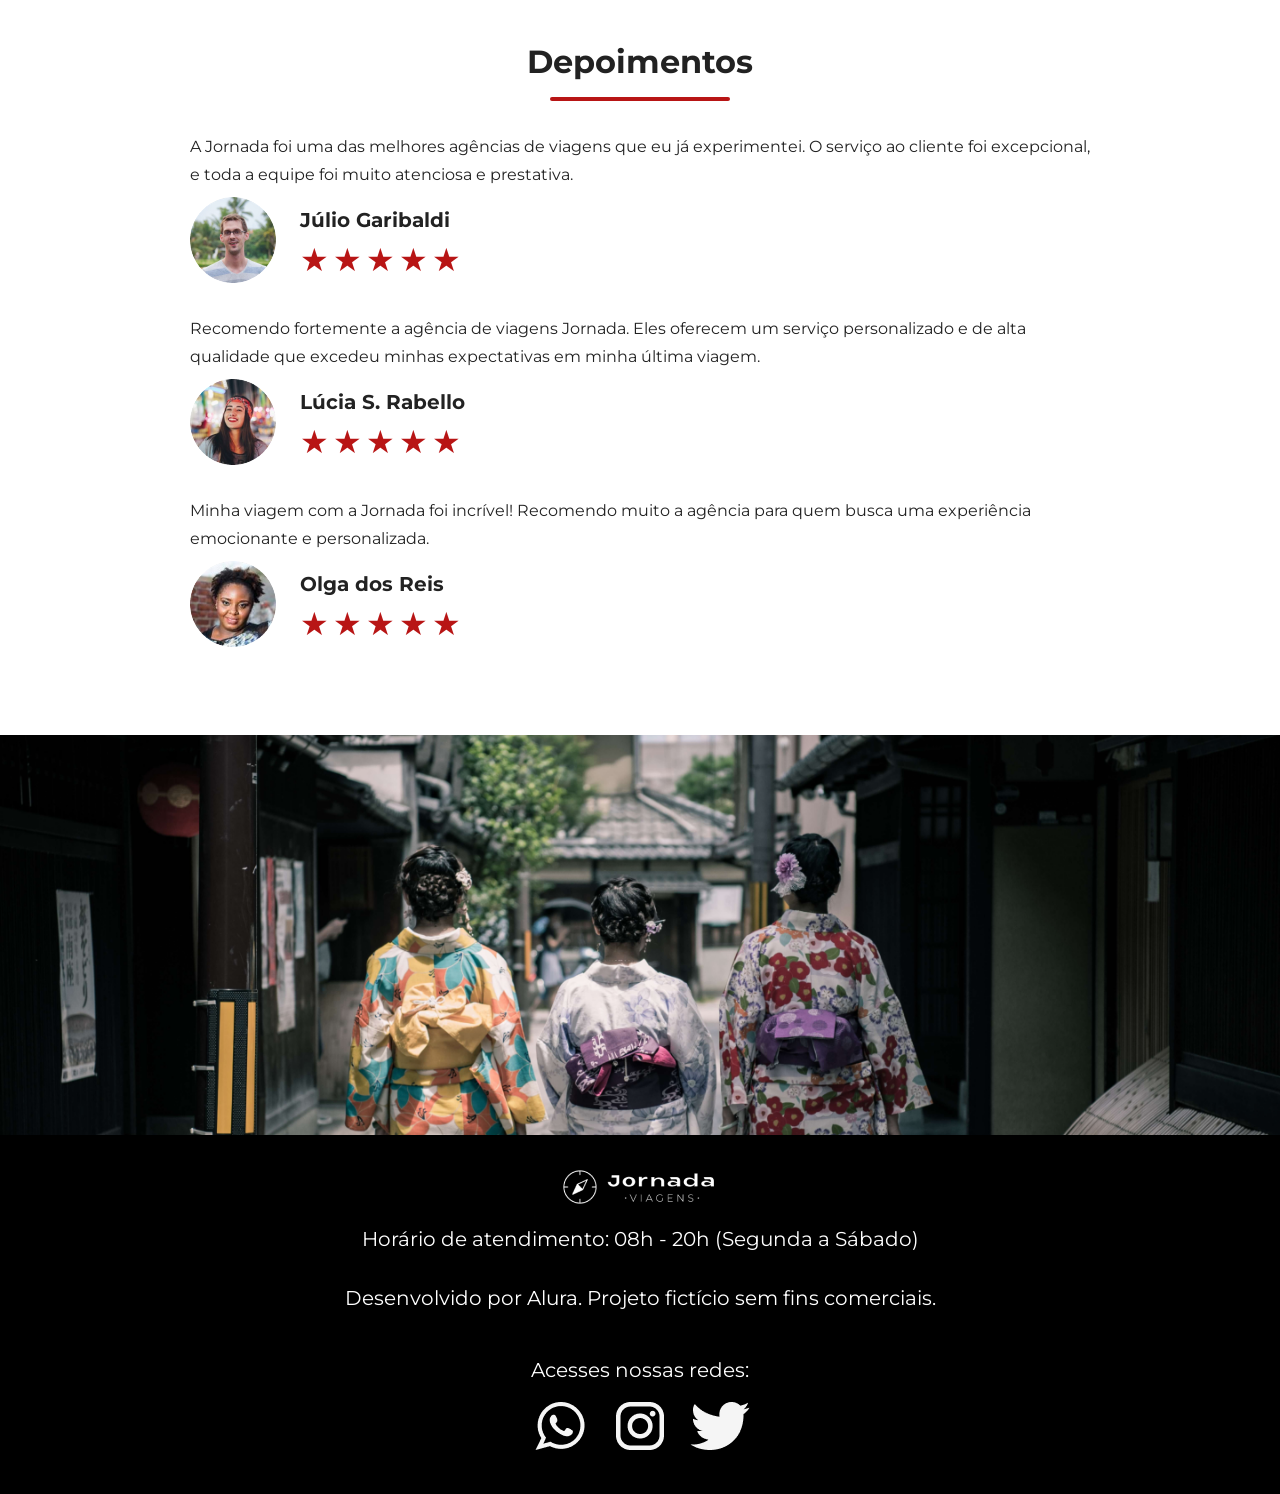
==== commit c64a4776: "Adiciona tags meta e og no head da pagina pacote de viagens" ====
--- a/pacotes.html
+++ b/pacotes.html
@@ -3,6 +3,25 @@
   <head>
     <meta charset="UTF-8" />
     <meta name="viewport" content="width=device-width, initial-scale=1.0" />
+
+    <meta
+      name="description"
+      content="Jornada Viagens - uma agência apaixonada por criar viagens inesquecíveis."
+    />
+    <meta name="og:title" content="Jornada Viagens" />
+    <meta
+      name="og:description"
+      content="Jornada Viagens - uma agência apaixonada por criar viagens inesquecíveis."
+    />
+    <meta
+      name="og:image"
+      content="https://diegoogoncalves.github.io/jornada-viagens/img/footer-logo-mobile"
+    />
+    <meta name="og:type" content="website" />
+    <meta
+      name="og:url"
+      content="https://diegoogoncalves.github.io/jornada-viagens/"
+    />
 
     <link rel="icon" href="favico-black.svg" type="image/svg+xml" />
     <link rel="stylesheet" href="./css/style.css" />
